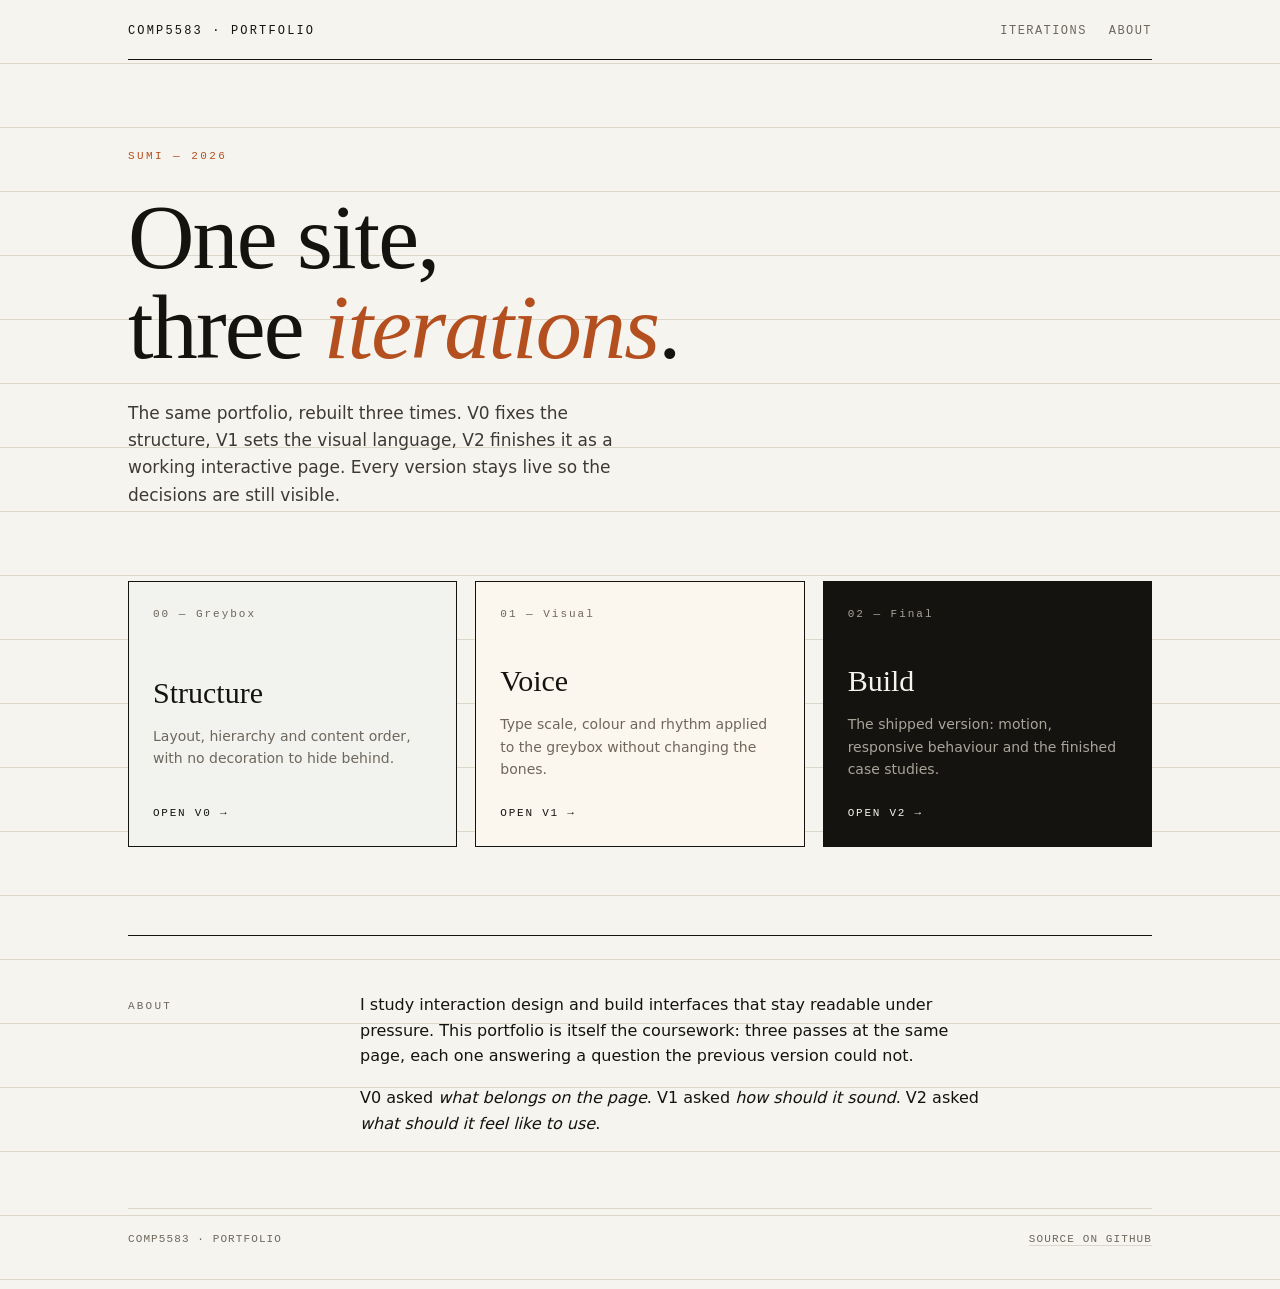
==== index.html @ cdf2bb46 "Scaffold COMP5583 portfolio: hub + V0/V1/V2 iterations" ====
<!doctype html>
<html lang="en">
<head>
<meta charset="utf-8" />
<meta name="viewport" content="width=device-width, initial-scale=1" />
<title>COMP5583 Portfolio — Sumi</title>
<meta name="description" content="COMP5583 portfolio: one site, three iterations — from greybox structure to final interactive build." />
<link rel="icon" href="assets/favicon.svg" type="image/svg+xml" />
<style>
  :root {
    --ink: #14130f;
    --paper: #f6f4ef;
    --muted: #6d675c;
    --line: #ddd7ca;
    --accent: #b4501f;
    --mono: ui-monospace, SFMono-Regular, "SF Mono", Menlo, Consolas, monospace;
    --serif: "Iowan Old Style", "Palatino Linotype", Palatino, Georgia, serif;
    --sans: system-ui, -apple-system, "Segoe UI", "Noto Sans SC", sans-serif;
  }
  * { box-sizing: border-box; }
  html { -webkit-text-size-adjust: 100%; }
  body {
    margin: 0;
    background: var(--paper);
    color: var(--ink);
    font-family: var(--sans);
    line-height: 1.6;
    background-image: linear-gradient(var(--line) 1px, transparent 1px);
    background-size: 100% 64px;
    background-position: 0 -1px;
  }
  .wrap { max-width: 1080px; margin: 0 auto; padding: 0 28px; }

  header.top {
    display: flex; align-items: baseline; justify-content: space-between;
    gap: 24px; padding: 22px 0 18px; border-bottom: 1px solid var(--ink);
  }
  .mark { font-family: var(--mono); font-size: 12px; letter-spacing: .18em; text-transform: uppercase; }
  nav { display: flex; gap: 22px; }
  nav a {
    font-family: var(--mono); font-size: 12px; letter-spacing: .12em; text-transform: uppercase;
    color: var(--muted); text-decoration: none;
  }
  nav a:hover { color: var(--accent); }

  .hero { padding: 88px 0 72px; }
  .eyebrow {
    font-family: var(--mono); font-size: 11px; letter-spacing: .22em; text-transform: uppercase;
    color: var(--accent); margin: 0 0 26px;
  }
  h1 {
    font-family: var(--serif); font-weight: 400; font-size: clamp(44px, 8vw, 92px);
    line-height: .98; letter-spacing: -.02em; margin: 0 0 28px;
  }
  h1 em { font-style: italic; color: var(--accent); }
  .lede { max-width: 46ch; font-size: 17px; color: #3d3a33; margin: 0; }

  .grid { display: grid; gap: 18px; padding-bottom: 88px; }
  @media (min-width: 760px) { .grid { grid-template-columns: repeat(3, 1fr); } }

  .card {
    position: relative; display: flex; flex-direction: column; justify-content: space-between;
    min-height: 260px; padding: 24px; text-decoration: none; color: inherit;
    background: #fffdf9; border: 1px solid var(--ink);
    transition: transform .18s ease, box-shadow .18s ease;
  }
  .card:hover { transform: translateY(-4px); box-shadow: 6px 6px 0 var(--ink); }
  .card .num { font-family: var(--mono); font-size: 11px; letter-spacing: .18em; color: var(--muted); }
  .card h2 { font-family: var(--serif); font-weight: 400; font-size: 30px; margin: 34px 0 8px; }
  .card p { margin: 0 0 24px; font-size: 14px; color: var(--muted); }
  .card .go { font-family: var(--mono); font-size: 11px; letter-spacing: .16em; text-transform: uppercase; }
  .card:hover .go { color: var(--accent); }

  .v0 { background: #f2f2ef; }
  .v1 { background: #fbf7ee; }
  .v2 { background: #14130f; color: #f6f4ef; border-color: #14130f; }
  .v2 p, .v2 .num { color: #a9a49a; }
  .v2:hover { box-shadow: 6px 6px 0 #b4501f; }

  section.about { border-top: 1px solid var(--ink); padding: 56px 0 72px; display: grid; gap: 32px; }
  @media (min-width: 760px) { section.about { grid-template-columns: 200px 1fr; } }
  section.about h2 {
    font-family: var(--mono); font-size: 11px; letter-spacing: .2em; text-transform: uppercase;
    color: var(--muted); margin: 6px 0 0; font-weight: 500;
  }
  section.about p { margin: 0 0 16px; max-width: 62ch; }
  section.about p:last-child { margin-bottom: 0; }

  footer {
    border-top: 1px solid var(--line); padding: 22px 0 40px;
    display: flex; flex-wrap: wrap; gap: 12px 28px; justify-content: space-between;
    font-family: var(--mono); font-size: 11px; letter-spacing: .1em; color: var(--muted);
    text-transform: uppercase;
  }
  a.plain { color: var(--muted); text-decoration: none; border-bottom: 1px solid var(--line); }
  a.plain:hover { color: var(--accent); border-color: var(--accent); }
</style>
</head>
<body>
<div class="wrap">
  <header class="top">
    <span class="mark">COMP5583 · Portfolio</span>
    <nav>
      <a href="#iterations">Iterations</a>
      <a href="#about">About</a>
    </nav>
  </header>

  <main>
    <section class="hero">
      <p class="eyebrow">Sumi — 2026</p>
      <h1>One site,<br>three <em>iterations</em>.</h1>
      <p class="lede">
        The same portfolio, rebuilt three times. V0 fixes the structure, V1 sets the visual
        language, V2 finishes it as a working interactive page. Every version stays live so the
        decisions are still visible.
      </p>
    </section>

    <section class="grid" id="iterations">
      <a class="card v0" href="V0/">
        <span class="num">00 — Greybox</span>
        <div>
          <h2>Structure</h2>
          <p>Layout, hierarchy and content order, with no decoration to hide behind.</p>
        </div>
        <span class="go">Open V0 →</span>
      </a>

      <a class="card v1" href="V1/">
        <span class="num">01 — Visual</span>
        <div>
          <h2>Voice</h2>
          <p>Type scale, colour and rhythm applied to the greybox without changing the bones.</p>
        </div>
        <span class="go">Open V1 →</span>
      </a>

      <a class="card v2" href="V2/">
        <span class="num">02 — Final</span>
        <div>
          <h2>Build</h2>
          <p>The shipped version: motion, responsive behaviour and the finished case studies.</p>
        </div>
        <span class="go">Open V2 →</span>
      </a>
    </section>

    <section class="about" id="about">
      <h2>About</h2>
      <div>
        <p>
          I study interaction design and build interfaces that stay readable under pressure.
          This portfolio is itself the coursework: three passes at the same page, each one
          answering a question the previous version could not.
        </p>
        <p>
          V0 asked <em>what belongs on the page</em>. V1 asked <em>how should it sound</em>.
          V2 asked <em>what should it feel like to use</em>.
        </p>
      </div>
    </section>
  </main>

  <footer>
    <span>COMP5583 · Portfolio</span>
    <span><a class="plain" href="https://github.com/076eggtarts/COMP5583-portfolio">Source on GitHub</a></span>
  </footer>
</div>
</body>
</html>
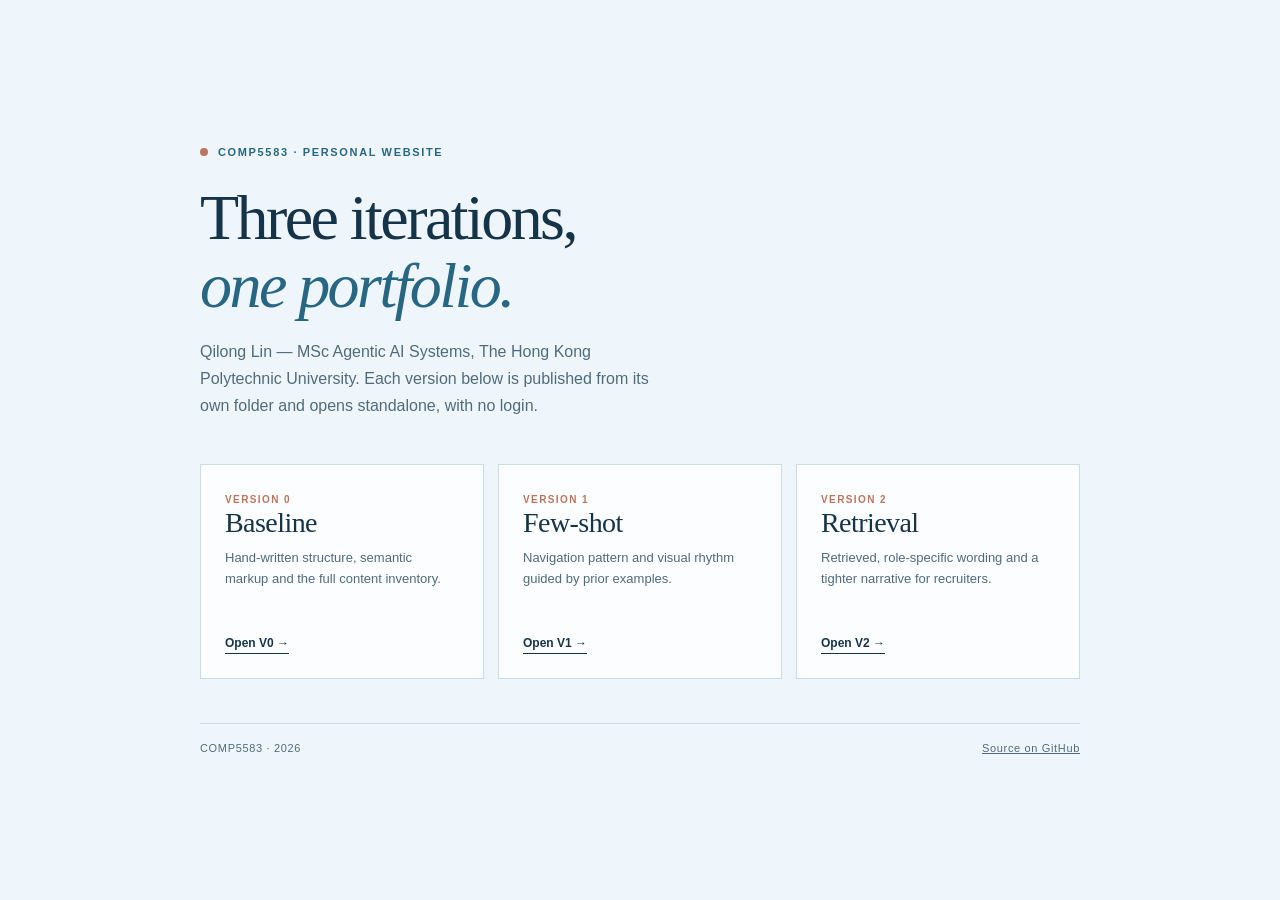
==== commit 7838ba79: "Replace scaffold with submitted website sources (V0/V1/V2) under website/" ====
--- a/index.html
+++ b/index.html
@@ -1,170 +1,98 @@
 <!doctype html>
 <html lang="en">
 <head>
-<meta charset="utf-8" />
-<meta name="viewport" content="width=device-width, initial-scale=1" />
-<title>COMP5583 Portfolio — Sumi</title>
-<meta name="description" content="COMP5583 portfolio: one site, three iterations — from greybox structure to final interactive build." />
-<link rel="icon" href="assets/favicon.svg" type="image/svg+xml" />
+<meta charset="utf-8">
+<meta name="viewport" content="width=device-width, initial-scale=1">
+<meta name="description" content="COMP5583 personal website — three iterations: V0, V1 and V2.">
+<title>COMP5583 — Personal Website (V0 / V1 / V2)</title>
 <style>
-  :root {
-    --ink: #14130f;
-    --paper: #f6f4ef;
-    --muted: #6d675c;
-    --line: #ddd7ca;
-    --accent: #b4501f;
-    --mono: ui-monospace, SFMono-Regular, "SF Mono", Menlo, Consolas, monospace;
-    --serif: "Iowan Old Style", "Palatino Linotype", Palatino, Georgia, serif;
-    --sans: system-ui, -apple-system, "Segoe UI", "Noto Sans SC", sans-serif;
+  :root{
+    --paper:#eef6fb; --ink:#163449; --muted:#516b7b; --line:#cbdde8;
+    --teal:#286783; --orange:#bb755d;
   }
-  * { box-sizing: border-box; }
-  html { -webkit-text-size-adjust: 100%; }
-  body {
-    margin: 0;
-    background: var(--paper);
-    color: var(--ink);
-    font-family: var(--sans);
-    line-height: 1.6;
-    background-image: linear-gradient(var(--line) 1px, transparent 1px);
-    background-size: 100% 64px;
-    background-position: 0 -1px;
+  *{box-sizing:border-box}
+  body{
+    margin:0; min-height:100vh; background:var(--paper); color:var(--ink);
+    font-family:'DM Sans',Arial,system-ui,sans-serif;
+    display:flex; align-items:center; justify-content:center; padding:48px 22px;
   }
-  .wrap { max-width: 1080px; margin: 0 auto; padding: 0 28px; }
-
-  header.top {
-    display: flex; align-items: baseline; justify-content: space-between;
-    gap: 24px; padding: 22px 0 18px; border-bottom: 1px solid var(--ink);
+  .wrap{width:min(880px,100%)}
+  .eyebrow{
+    font-size:11px; font-weight:700; letter-spacing:.15em; text-transform:uppercase;
+    color:var(--teal); display:flex; align-items:center; gap:10px; margin:0 0 26px;
   }
-  .mark { font-family: var(--mono); font-size: 12px; letter-spacing: .18em; text-transform: uppercase; }
-  nav { display: flex; gap: 22px; }
-  nav a {
-    font-family: var(--mono); font-size: 12px; letter-spacing: .12em; text-transform: uppercase;
-    color: var(--muted); text-decoration: none;
+  .dot{width:8px;height:8px;border-radius:50%;background:var(--orange);display:inline-block}
+  h1{
+    font-family:'DM Serif Display',Georgia,serif; font-weight:400;
+    font-size:clamp(38px,5.4vw,64px); line-height:1.06; letter-spacing:-.04em; margin:0 0 18px;
   }
-  nav a:hover { color: var(--accent); }
-
-  .hero { padding: 88px 0 72px; }
-  .eyebrow {
-    font-family: var(--mono); font-size: 11px; letter-spacing: .22em; text-transform: uppercase;
-    color: var(--accent); margin: 0 0 26px;
+  h1 em{color:var(--teal); font-style:italic}
+  .lead{max-width:52ch; color:var(--muted); font-size:16px; line-height:1.7; margin:0 0 44px}
+  .grid{display:grid; gap:14px; grid-template-columns:1fr}
+  @media(min-width:760px){.grid{grid-template-columns:repeat(3,1fr)}}
+  a.card{
+    display:flex; flex-direction:column; justify-content:space-between; gap:26px;
+    min-height:190px; padding:24px; text-decoration:none; color:inherit;
+    background:#fbfdff; border:1px solid #c9dce7;
+    transition:transform .2s ease, box-shadow .2s ease;
   }
-  h1 {
-    font-family: var(--serif); font-weight: 400; font-size: clamp(44px, 8vw, 92px);
-    line-height: .98; letter-spacing: -.02em; margin: 0 0 28px;
+  a.card:hover{transform:translateY(-3px); box-shadow:0 18px 35px #365b7920}
+  .v{
+    font-size:10px; font-weight:700; letter-spacing:.14em; text-transform:uppercase; color:var(--orange);
   }
-  h1 em { font-style: italic; color: var(--accent); }
-  .lede { max-width: 46ch; font-size: 17px; color: #3d3a33; margin: 0; }
-
-  .grid { display: grid; gap: 18px; padding-bottom: 88px; }
-  @media (min-width: 760px) { .grid { grid-template-columns: repeat(3, 1fr); } }
-
-  .card {
-    position: relative; display: flex; flex-direction: column; justify-content: space-between;
-    min-height: 260px; padding: 24px; text-decoration: none; color: inherit;
-    background: #fffdf9; border: 1px solid var(--ink);
-    transition: transform .18s ease, box-shadow .18s ease;
+  .card h2{font-family:'DM Serif Display',Georgia,serif; font-weight:400; font-size:28px; margin:0 0 8px; letter-spacing:-.02em}
+  .card p{margin:0; font-size:13px; line-height:1.65; color:var(--muted)}
+  .go{margin-top:20px; font-size:12px; font-weight:700; border-bottom:1px solid var(--ink); align-self:flex-start; padding-bottom:3px}
+  footer{
+    margin-top:44px; padding-top:18px; border-top:1px solid var(--line);
+    display:flex; flex-wrap:wrap; gap:8px 20px; justify-content:space-between;
+    font-size:11px; letter-spacing:.06em; color:var(--muted);
   }
-  .card:hover { transform: translateY(-4px); box-shadow: 6px 6px 0 var(--ink); }
-  .card .num { font-family: var(--mono); font-size: 11px; letter-spacing: .18em; color: var(--muted); }
-  .card h2 { font-family: var(--serif); font-weight: 400; font-size: 30px; margin: 34px 0 8px; }
-  .card p { margin: 0 0 24px; font-size: 14px; color: var(--muted); }
-  .card .go { font-family: var(--mono); font-size: 11px; letter-spacing: .16em; text-transform: uppercase; }
-  .card:hover .go { color: var(--accent); }
-
-  .v0 { background: #f2f2ef; }
-  .v1 { background: #fbf7ee; }
-  .v2 { background: #14130f; color: #f6f4ef; border-color: #14130f; }
-  .v2 p, .v2 .num { color: #a9a49a; }
-  .v2:hover { box-shadow: 6px 6px 0 #b4501f; }
-
-  section.about { border-top: 1px solid var(--ink); padding: 56px 0 72px; display: grid; gap: 32px; }
-  @media (min-width: 760px) { section.about { grid-template-columns: 200px 1fr; } }
-  section.about h2 {
-    font-family: var(--mono); font-size: 11px; letter-spacing: .2em; text-transform: uppercase;
-    color: var(--muted); margin: 6px 0 0; font-weight: 500;
-  }
-  section.about p { margin: 0 0 16px; max-width: 62ch; }
-  section.about p:last-child { margin-bottom: 0; }
-
-  footer {
-    border-top: 1px solid var(--line); padding: 22px 0 40px;
-    display: flex; flex-wrap: wrap; gap: 12px 28px; justify-content: space-between;
-    font-family: var(--mono); font-size: 11px; letter-spacing: .1em; color: var(--muted);
-    text-transform: uppercase;
-  }
-  a.plain { color: var(--muted); text-decoration: none; border-bottom: 1px solid var(--line); }
-  a.plain:hover { color: var(--accent); border-color: var(--accent); }
+  footer a{color:var(--muted)}
+  @media(prefers-reduced-motion:reduce){a.card{transition:none} a.card:hover{transform:none}}
 </style>
 </head>
 <body>
 <div class="wrap">
-  <header class="top">
-    <span class="mark">COMP5583 · Portfolio</span>
-    <nav>
-      <a href="#iterations">Iterations</a>
-      <a href="#about">About</a>
-    </nav>
-  </header>
+  <p class="eyebrow"><span class="dot" aria-hidden="true"></span> COMP5583 · Personal website</p>
+  <h1>Three iterations,<br><em>one portfolio.</em></h1>
+  <p class="lead">
+    Qilong Lin — MSc Agentic AI Systems, The Hong Kong Polytechnic University.
+    Each version below is published from its own folder and opens standalone, with no login.
+  </p>
 
-  <main>
-    <section class="hero">
-      <p class="eyebrow">Sumi — 2026</p>
-      <h1>One site,<br>three <em>iterations</em>.</h1>
-      <p class="lede">
-        The same portfolio, rebuilt three times. V0 fixes the structure, V1 sets the visual
-        language, V2 finishes it as a working interactive page. Every version stays live so the
-        decisions are still visible.
-      </p>
-    </section>
+  <div class="grid">
+    <a class="card" href="website/V0/">
+      <div>
+        <span class="v">Version 0</span>
+        <h2>Baseline</h2>
+        <p>Hand-written structure, semantic markup and the full content inventory.</p>
+      </div>
+      <span class="go">Open V0 →</span>
+    </a>
 
-    <section class="grid" id="iterations">
-      <a class="card v0" href="V0/">
-        <span class="num">00 — Greybox</span>
-        <div>
-          <h2>Structure</h2>
-          <p>Layout, hierarchy and content order, with no decoration to hide behind.</p>
-        </div>
-        <span class="go">Open V0 →</span>
-      </a>
+    <a class="card" href="website/V1/">
+      <div>
+        <span class="v">Version 1</span>
+        <h2>Few-shot</h2>
+        <p>Navigation pattern and visual rhythm guided by prior examples.</p>
+      </div>
+      <span class="go">Open V1 →</span>
+    </a>
 
-      <a class="card v1" href="V1/">
-        <span class="num">01 — Visual</span>
-        <div>
-          <h2>Voice</h2>
-          <p>Type scale, colour and rhythm applied to the greybox without changing the bones.</p>
-        </div>
-        <span class="go">Open V1 →</span>
-      </a>
-
-      <a class="card v2" href="V2/">
-        <span class="num">02 — Final</span>
-        <div>
-          <h2>Build</h2>
-          <p>The shipped version: motion, responsive behaviour and the finished case studies.</p>
-        </div>
-        <span class="go">Open V2 →</span>
-      </a>
-    </section>
-
-    <section class="about" id="about">
-      <h2>About</h2>
+    <a class="card" href="website/V2/">
       <div>
-        <p>
-          I study interaction design and build interfaces that stay readable under pressure.
-          This portfolio is itself the coursework: three passes at the same page, each one
-          answering a question the previous version could not.
-        </p>
-        <p>
-          V0 asked <em>what belongs on the page</em>. V1 asked <em>how should it sound</em>.
-          V2 asked <em>what should it feel like to use</em>.
-        </p>
+        <span class="v">Version 2</span>
+        <h2>Retrieval</h2>
+        <p>Retrieved, role-specific wording and a tighter narrative for recruiters.</p>
       </div>
-    </section>
-  </main>
+      <span class="go">Open V2 →</span>
+    </a>
+  </div>
 
   <footer>
-    <span>COMP5583 · Portfolio</span>
-    <span><a class="plain" href="https://github.com/076eggtarts/COMP5583-portfolio">Source on GitHub</a></span>
+    <span>COMP5583 · 2026</span>
+    <span><a href="https://github.com/076eggtarts/COMP5583-portfolio">Source on GitHub</a></span>
   </footer>
 </div>
 </body>
